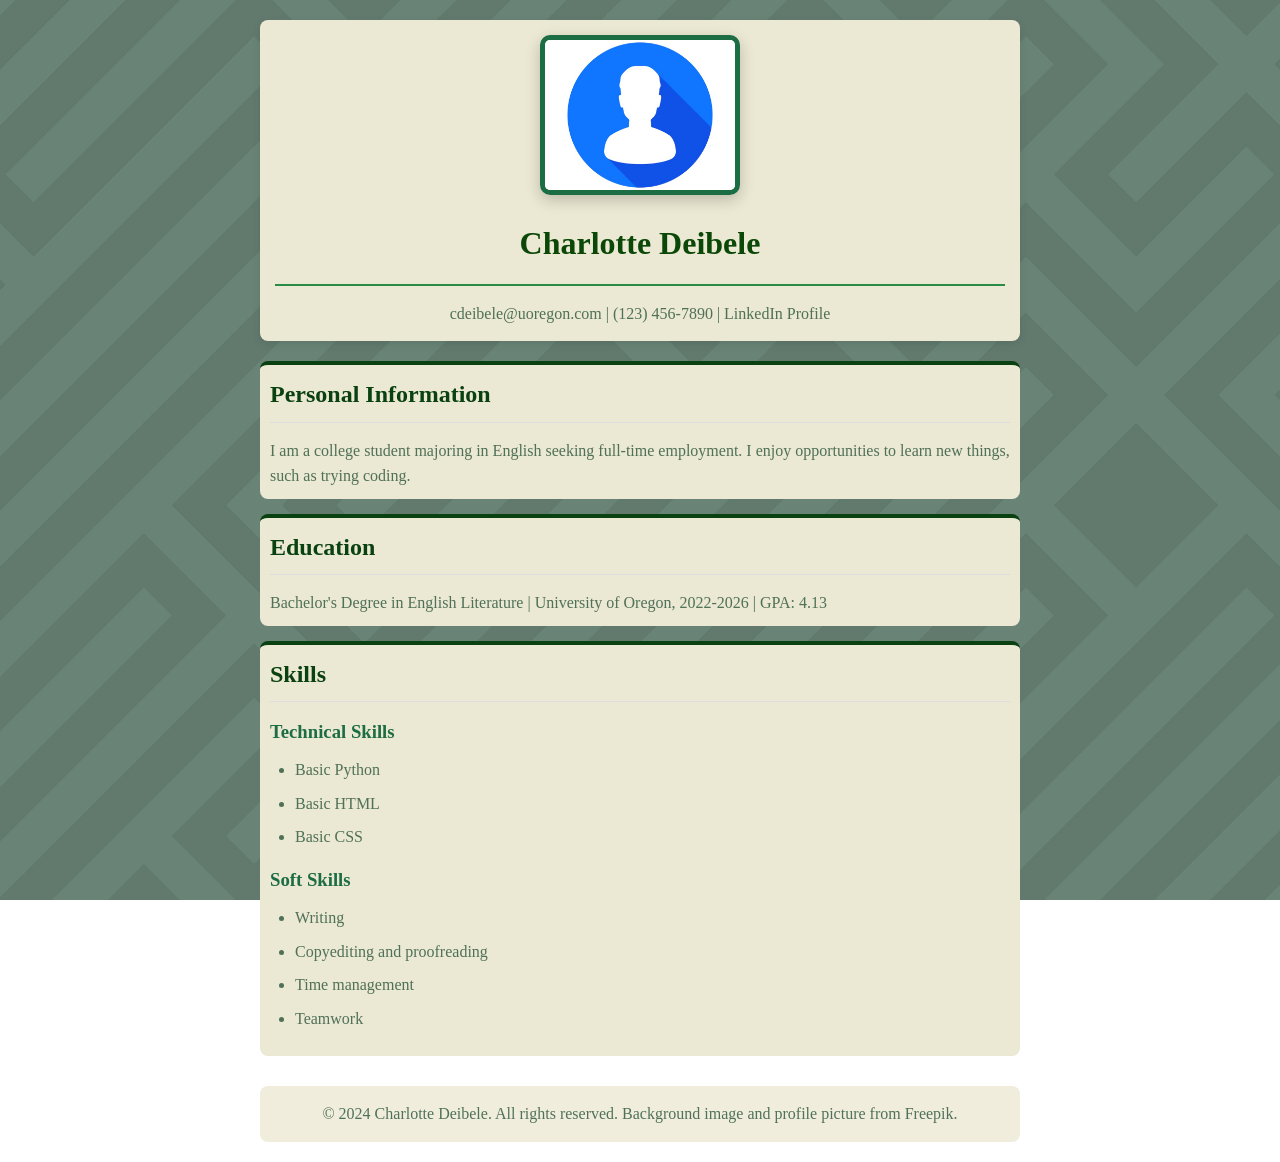
==== index.html @ ef231c82 "Add files via upload" ====
<!--Project 8. Charlotte Deibele.-->
<!DOCTYPE html>
<html lang="en">

<head>
    <meta charset="UTF-8">
    <meta name="viewport" content="width=device-width, initial-scale=1.0">
    <title> Charlotte Deibele Resume</title>
    <link rel="stylesheet" href="styles.css">
</head>

<body>
    <!--Header Section-->
    <header>
        <img src="profile.jpeg" alt="Charlotte Deibele profile picture" class="profile-image"> 
        <h1>Charlotte Deibele</h1>
        <hr></hr>
            <a href="mailto:cdeibele@uoregon.com">cdeibele@uoregon.com</a>
            | 
            <a href="tel:123-456-7890">(123) 456-7890</a>
            | 
            <a href="https://www.linkedin.com/in/charlotte-deibele/">LinkedIn Profile</a>
    </header>

    <!--Personal Information Section-->
    <section>
        <h2>Personal Information</h2>
        <p>I am a college student majoring in English seeking full-time employment. I enjoy opportunities to learn new things, such as trying coding.</p>
    </section>

    <!--Education Section-->
    <section>
        <h2>Education</h2>
        <p>Bachelor's Degree in English Literature | University of Oregon, 2022-2026 | GPA: 4.13</p>
    </section>

    <!--Skills Section-->
    <section>
        <h2>Skills</h2>
        <h3>Technical Skills</h3>
        <ul>
            <li>Basic Python</li>
            <li>Basic HTML</li>
            <li>Basic CSS</li>
        </ul>
        <h3>Soft Skills</h3>
         <ul>
            <li>Writing</li>
            <li>Copyediting and proofreading</li>
            <li>Time management</li>
            <li>Teamwork</li>
        </ul>
    </section>

    <!--Footer Section-->
    <footer>
        <p>&copy; 2024 Charlotte Deibele. All rights reserved. Background image and profile picture from Freepik. </p>
    </footer>

</body>

</html>
---- styles.css ----
/* Charlotte Deibele. Project 8 CSS Style Sheet. */

/* Global Styles */
* {
    margin: 0;
    padding: 0;
    box-sizing: border-box;
}

body {
    font-family: "Times New Roman", Times, serif;
    line-height: 1.6;
    color: rgba(40, 82, 56, 0.8);
    max-width: 800px;
    margin: 0 auto;
    padding: 20px;
    position: relative;
}

/* Background Image with Transparency */
body:before {
    content: "";
    position: fixed;
    top: 0;
    left: 0;
    width: 100%;
    height: 100%;
    background-image: url('background.jpg');
    background-size: cover;
    background-position: center;
    opacity: 0.7;
    z-index: -1;
}

/* Header Styles */
header {
    text-align: center;
    margin-bottom: 20px;
    padding: 15px;
    background-color: rgba(235, 232, 211);
    border-radius: 8px;
    box-shadow: 0 3px 10px rgba(0, 0, 0, 0.1);
    color: rgba(40, 82, 56, 0.8);
} 
* {
    margin: 0;
    padding: 0;
    box-sizing: border-box;
}
header {
    display: block;
    unicode-bidi: isolate;
}
.profile-image {
    width: 200px;
    height: 160px;
    object-fit: cover;
    border: 5px solid #1d6d44;
    margin-bottom: 15px;
    /* Rectangular profile with slightly rounded corners */
    border-radius: 10px;
    box-shadow: 0 5px 15px rgba(0, 0, 0, 0.2);
} 
h1 {
    color: #0b4807;
    margin-bottom: 10px;
}
hr {
    border: none;
    height: 2px;
    background-color: #298b44;
    margin: 15px 0;
}

/* Link Styles */
header a {
    color:rgba(40, 82, 56, 0.8);
    text-decoration: none;
    transition: color 0.3s;
}
header a:hover {
    color: #0a4111;
    text-decoration: underline;
}

/* Section Styles */
section {
    margin-bottom: 30px;
    padding: 15px;
    background-color: rgb(235, 232, 211);
    border-radius: 8px;
    box-shadow: 0 3px 10px rgba(0, 0, 0, 0.1);
    border-top: 4px solid #0a4111;
}
* {
    margin: 0;
    padding: 0;
    box-sizing: border-box;
}
section {
    display: block;
    unicode-bidi: isolate;
}
h2 {
    color: #0a4111;
    margin-bottom: 15px;
    border-bottom: 1px solid #ddd;
    padding-bottom: 8px;
}
h3 {
    color: #1d6d44;
    margin: 15px 0 10px 0;
}

/* List Styles */
ul, ol {
    padding-left: 25px;
    margin-bottom: 15px;
}
li {
    margin-bottom: 8px;
}


/* Skills Section */
section {
    box-shadow: none;
    margin-bottom: 15px;
    padding: 10px;
}

/* Footer Styles */
footer {
    text-align: center;
    margin-top: 30px;
    padding: 15px;
    background-color: rgba(235, 232, 211, 0.757);
    border-radius: 8px;
}
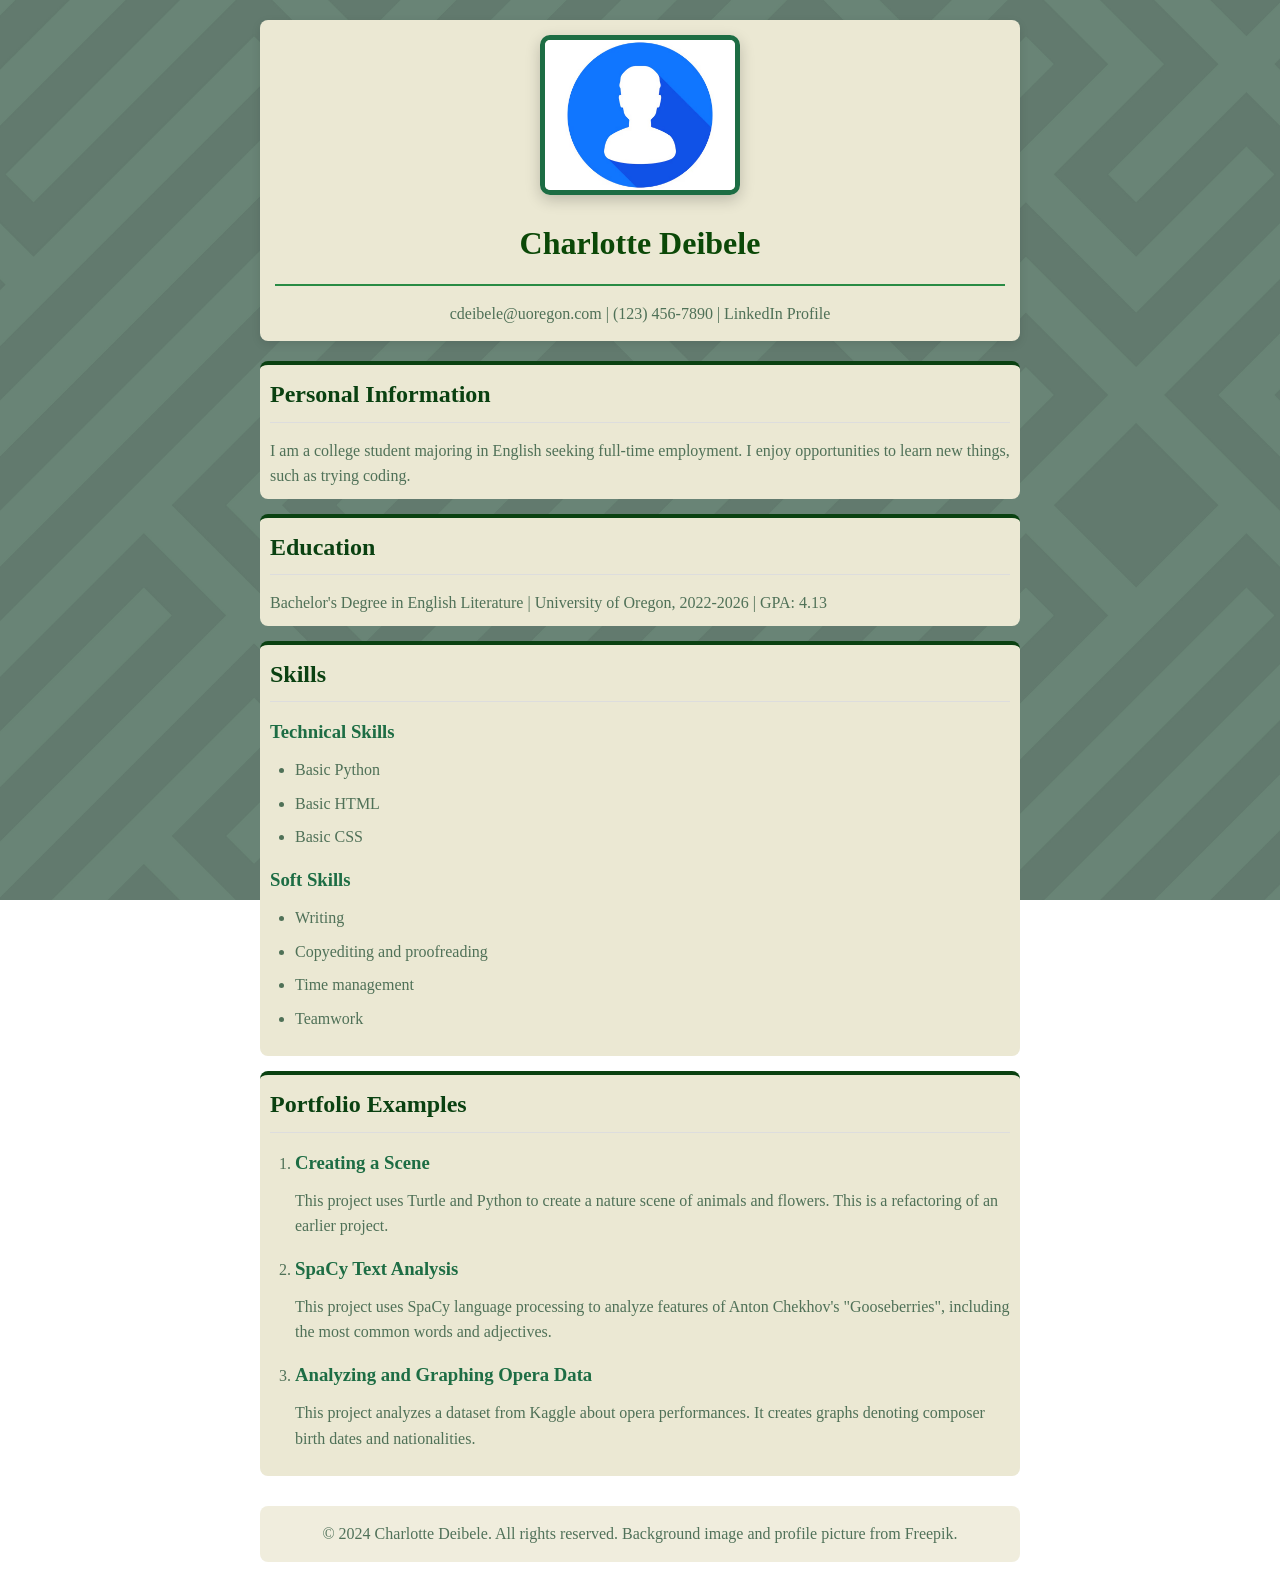
==== commit 2f88d2a2: "Add files via upload Adding files for project 9." ====
--- a/index.html
+++ b/index.html
@@ -52,6 +52,31 @@
         </ul>
     </section>
 
+    <!--Projects Section-->
+    <section>
+        <h2>Portfolio Examples</h2>
+        <ol>
+            <li>
+                <h3>
+                    <a href="project3.html" target="_blank">Creating a Scene</a>
+                </h3>
+                <p> This project uses Turtle and Python to create a nature scene of animals and flowers. This is a refactoring of an earlier project.</p>
+            </li>
+            <li>
+                <h3>
+                    <a href="project5.html" target="_blank">SpaCy Text Analysis</a>
+                </h3>
+                <p> This project uses SpaCy language processing to analyze features of Anton Chekhov's "Gooseberries", including the most common words and adjectives.</p>
+            </li>
+           <li>
+                <h3>
+                    <a href="project6.html" target="_blank">Analyzing and Graphing Opera Data</a>
+                </h3>
+                <p> This project analyzes a dataset from Kaggle about opera performances. It creates graphs denoting composer birth dates and nationalities.</p>
+            </li>
+        </ol>
+    </section>
+
     <!--Footer Section-->
     <footer>
         <p>&copy; 2024 Charlotte Deibele. All rights reserved. Background image and profile picture from Freepik. </p>
--- a/styles.css
+++ b/styles.css
@@ -111,6 +111,15 @@
     color: #1d6d44;
     margin: 15px 0 10px 0;
 }
+section a {
+    color: #1d6d44;
+    text-decoration: none;
+    transition: color 0.3s;
+}
+section a:hover {
+    color: #0a4111;
+    text-decoration: underline;
+}
 
 /* List Styles */
 ul, ol {
